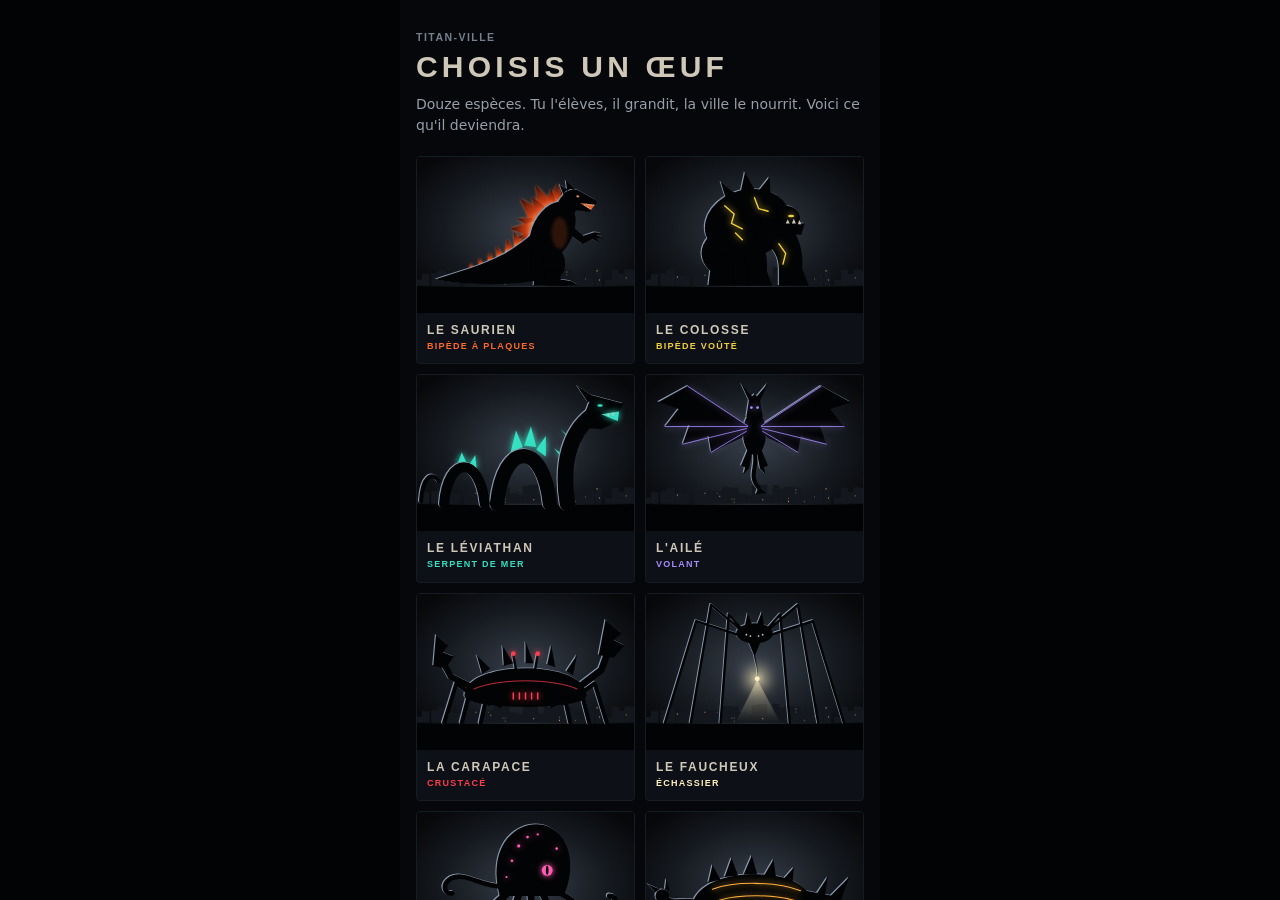
==== index.html @ 8b9e952f "Titan-Ville : première version jouable Tamagotchi sombre : douze espèces, cinq stades, une tanière e" ====
<!doctype html>
<html lang="fr">
<head>
<meta charset="utf-8">
<meta name="viewport" content="width=device-width,initial-scale=1,viewport-fit=cover,user-scalable=no">
<meta name="theme-color" content="#06070a">
<title>Titan-Ville</title>
<link rel="stylesheet" href="app.css">
</head>
<body>
<svg style="position:absolute;width:0;height:0" aria-hidden="true"><defs>
<filter id="b2" x="-50%" y="-50%" width="200%" height="200%"><feGaussianBlur stdDeviation="2"/></filter>
<filter id="b5" x="-80%" y="-80%" width="260%" height="260%"><feGaussianBlur stdDeviation="5"/></filter>
<filter id="b12" x="-100%" y="-100%" width="300%" height="300%"><feGaussianBlur stdDeviation="12"/></filter>
<linearGradient id="pl-braise" x1="0" y1="0" x2="0" y2="1"><stop offset="0" stop-color="#2a0c05"/><stop offset=".6" stop-color="#c93d14"/><stop offset="1" stop-color="#ffc98a"/></linearGradient>
<linearGradient id="beam" x1="0" y1="0" x2="1" y2="0"><stop offset="0" stop-color="#ffd08a" stop-opacity=".5"/><stop offset="1" stop-color="#ffd08a" stop-opacity="0"/></linearGradient>
<linearGradient id="beamv" x1="0" y1="0" x2="0" y2="1"><stop offset="0" stop-color="#dfe9f5" stop-opacity=".45"/><stop offset="1" stop-color="#dfe9f5" stop-opacity="0"/></linearGradient>
<linearGradient id="beamf" x1="0" y1="0" x2="0" y2="1"><stop offset="0" stop-color="#fff0c0" stop-opacity=".5"/><stop offset="1" stop-color="#fff0c0" stop-opacity="0"/></linearGradient>
<radialGradient id="fog"><stop offset="0" stop-color="#363e49"/><stop offset=".6" stop-color="#161a20"/><stop offset="1" stop-color="#07080a"/></radialGradient>
<linearGradient id="mist" x1="0" y1="0" x2="0" y2="1"><stop offset="0" stop-color="#14181e" stop-opacity="0"/><stop offset="1" stop-color="#14181e" stop-opacity=".95"/></linearGradient>
<linearGradient id="gnd" x1="0" y1="0" x2="1" y2="0"><stop offset="0" stop-color="#55616f" stop-opacity="0"/><stop offset=".5" stop-color="#55616f" stop-opacity=".8"/><stop offset="1" stop-color="#55616f" stop-opacity="0"/></linearGradient>
</defs></svg>

<div id="app">
  <section id="accueil" class="ecran">
    <div class="t sub">Titan-Ville</div>
    <h1 class="t">Choisis un œuf</h1>
    <p class="lead">Douze espèces. Tu l'élèves, il grandit, la ville le nourrit. Voici ce qu'il deviendra.</p>
    <div id="especes"></div>
  </section>

  <section id="fiche" class="ecran">
    <button class="lien t" data-a="retour">← Les douze espèces</button>
    <div id="fiche-dessin"></div>
    <h1 class="t" id="fiche-nom"></h1>
    <div class="t sub" id="fiche-type"></div>
    <p id="fiche-d"></p>
    <p id="fiche-s"></p>
    <label class="t" for="nom">Son nom</label>
    <input id="nom" maxlength="14" autocomplete="off" spellcheck="false">
    <button class="gros t" data-a="couver">Couver cet œuf</button>
  </section>

  <section id="jeu" class="ecran">
    <header>
      <div class="tete">
        <div><h1 class="t" id="nm"></h1><div class="t sub" id="sub"></div></div>
        <button class="rond" data-a="journal" aria-label="Journal"></button>
      </div>
      <div class="jauges" id="jauges"></div>
      <div class="dep" id="dep"></div>
    </header>
    <main>
      <svg id="scene" viewBox="0 0 300 420" preserveAspectRatio="xMidYMax slice"></svg>
      <div id="msg" class="t"></div>
    </main>
    <footer id="bar"></footer>
  </section>

  <div id="voile"><div id="panneau"></div></div>
</div>

<script src="js/art.js"></script>
<script src="js/core.js"></script>
<script src="js/jeu.js"></script>
</body>
</html>
---- app.css ----
:root{--fond:#06070a;--ardoise:#0d1016;--trait:#171c24;--bord:#323a45;--acier:#75808e;--os:#cfc8b8;--lune:#7f8fa3;--braise:#ff6a2a}
*{box-sizing:border-box;-webkit-tap-highlight-color:transparent}
html,body{margin:0;height:100%;background:#020304;color:var(--os);font-family:"Segoe UI",system-ui,sans-serif;font-size:15px;line-height:1.5;overscroll-behavior:none}
button,input{font:inherit;color:inherit}
.t{font-family:Bahnschrift,"DIN Condensed","Roboto Condensed","Arial Narrow",sans-serif;text-transform:uppercase;letter-spacing:.14em;font-weight:600}
#app{position:relative;height:100vh;height:100dvh;max-width:480px;margin:0 auto;background:var(--fond);overflow:hidden}
.ecran{display:none;height:100%}
h1{margin:0;line-height:1}
.sub{font-size:10.5px;color:var(--acier)}
.lm{opacity:var(--gl,1)}

/* ----- choix de l'œuf ----- */
#accueil.on,#fiche.on{display:block;overflow-y:auto;padding:30px 16px 40px}
#accueil h1{font-size:30px;margin-top:6px}
.lead{color:#979fa9;font-size:14px;margin:12px 0 20px}
#especes{display:grid;grid-template-columns:1fr 1fr;gap:10px}
.esp{background:var(--ardoise);border:1px solid var(--trait);border-radius:4px;padding:0;overflow:hidden;text-align:left;cursor:pointer;display:block}
.esp svg,#fiche-dessin svg{display:block;width:100%;height:auto;background:#07080a}
.esp b{display:block;padding:8px 10px 0;font-size:12px}
.esp i{display:block;padding:1px 10px 10px;font-size:9px;font-style:normal}
.lien{background:none;border:0;padding:6px 0;color:var(--acier);font-size:11px;cursor:pointer}
#fiche-dessin{margin:12px -16px 16px;border-block:1px solid var(--trait)}
#fiche h1{font-size:26px}
#fiche p{color:#a3abb5;font-size:14px;margin:10px 0 0}
#fiche label{display:block;margin-top:22px;font-size:10.5px;color:var(--acier)}
#nom{width:100%;margin-top:6px;padding:11px 12px;background:var(--ardoise);border:1px solid var(--bord);border-radius:4px;font-size:17px;letter-spacing:.08em;text-transform:uppercase}
#nom:focus{outline:none;border-color:var(--braise)}
.gros{width:100%;margin-top:14px;padding:14px;background:none;border:1px solid var(--braise);color:var(--braise);border-radius:4px;font-size:13px;cursor:pointer}
.gros:active{background:#ff6a2a22}

/* ----- le jeu ----- */
#jeu.on{display:flex;flex-direction:column}
header{padding:16px 20px 8px;flex:none}
.tete{display:flex;justify-content:space-between;align-items:flex-start}
#nm{font-size:22px}
#sub{margin-top:5px}
.rond{width:38px;height:38px;border-radius:50%;background:none;border:1px solid var(--bord);color:var(--os);display:grid;place-items:center;cursor:pointer;padding:0}
.jauges{display:grid;grid-template-columns:1fr 1fr;gap:9px 20px;margin-top:14px}
.jg{font-size:9px;color:var(--acier)}
.jg div{display:flex;justify-content:space-between}
.jg span{color:var(--os)}
.jg u{display:block;height:2px;background:#1f252d;margin-top:4px;position:relative}
.jg u:after{content:"";position:absolute;inset:0 auto 0 0;width:var(--v);background:var(--os);transition:width .4s}
.jg.hot span{color:var(--braise)}
.jg.hot u:after{background:var(--braise)}
.dep{margin-top:11px;min-height:17px;font-size:11.5px;color:#a3abb5;white-space:nowrap;overflow:hidden;text-overflow:ellipsis}
.dep:before{content:"";display:inline-block;width:5px;height:5px;border-radius:50%;background:var(--braise);margin-right:8px;vertical-align:1px}
.dep:empty:before{display:none}
main{flex:1;min-height:0;position:relative;border-block:1px solid var(--trait)}
#scene{position:absolute;inset:0;width:100%;height:100%;display:block;touch-action:none;user-select:none}
#msg{position:absolute;left:0;right:0;bottom:10px;text-align:center;font-size:10px;color:var(--acier);pointer-events:none;padding:0 12px;text-shadow:0 0 6px #000,0 0 6px #000}
#msg.hot{color:var(--braise)}
#bar{flex:none;display:flex;justify-content:space-around;align-items:flex-start;padding:12px 6px calc(12px + env(safe-area-inset-bottom))}
#bar button{background:none;border:0;padding:0;display:flex;flex-direction:column;align-items:center;gap:6px;color:var(--os);cursor:pointer;min-width:56px}
#bar button i{width:46px;height:46px;border-radius:50%;border:1px solid var(--bord);display:grid;place-items:center}
#bar button span{font-size:8.5px;color:var(--acier)}
#bar button.hot{color:var(--braise)}
#bar button.hot i{border-color:var(--braise)}
#bar button.hot span{color:var(--braise)}
#bar button.grand i{width:58px;height:58px}
#bar button:active i{background:#ffffff10}
#bar button[disabled]{opacity:.3}

/* ----- animations de scène ----- */
#mi.bite{animation:bite .3s}
#mi.hit{animation:hit .4s}
#mi.hop{animation:hop .5s}
#mi.roar{animation:roar .7s}
@keyframes bite{50%{transform:translate(10px,-6px)}}
@keyframes hit{35%{transform:translate(-8px,0)}60%{transform:translate(18px,2px)}}
@keyframes hop{40%{transform:translate(0,-14px)}}
@keyframes roar{20%,80%{transform:translate(3px,-4px)}40%,60%{transform:translate(5px,-6px)}}
#scene.shake{animation:shake .32s}
@keyframes shake{25%{transform:translate(-3px,2px)}50%{transform:translate(3px,-2px)}75%{transform:translate(-2px,1px)}}
.ring{fill:none;stroke:var(--os);stroke-width:1.5;opacity:0;animation:ring .9s ease-out}
@keyframes ring{0%{opacity:.7;r:6px}100%{opacity:0;r:150px}}
.rotor{animation:rotor .12s linear infinite alternate;transform-origin:0 0}
@keyframes rotor{to{transform:scaleX(.25)}}
.flamme{animation:flamme .5s ease-in-out infinite alternate;transform-box:fill-box;transform-origin:50% 100%}
@keyframes flamme{to{transform:scaleY(.7)}}
#pluie{opacity:0;transition:opacity .4s}
.wash #pluie{opacity:1}
.fade{animation:fade .35s forwards}
@keyframes fade{to{opacity:0}}

/* ----- panneaux ----- */
#voile{position:absolute;inset:0;background:#020304e6;display:none;overflow-y:auto;padding:28px 18px}
#voile.on{display:block}
#panneau h2{margin:0 0 4px;font-size:22px}
#panneau .ligne{display:flex;gap:14px;padding:9px 0;border-top:1px solid var(--trait);font-size:13.5px}
#panneau .ligne span{flex:0 0 96px;font-size:10px;color:var(--acier);padding-top:3px}
#panneau p{color:#a3abb5;font-size:14px}
#panneau .vide{color:var(--acier);font-size:13px;padding:14px 0}
#panneau .bilan{font-size:11px;color:var(--acier);margin:10px 0 16px}
.petit{background:none;border:0;color:var(--acier);font-size:10.5px;padding:14px 0;cursor:pointer;display:block}
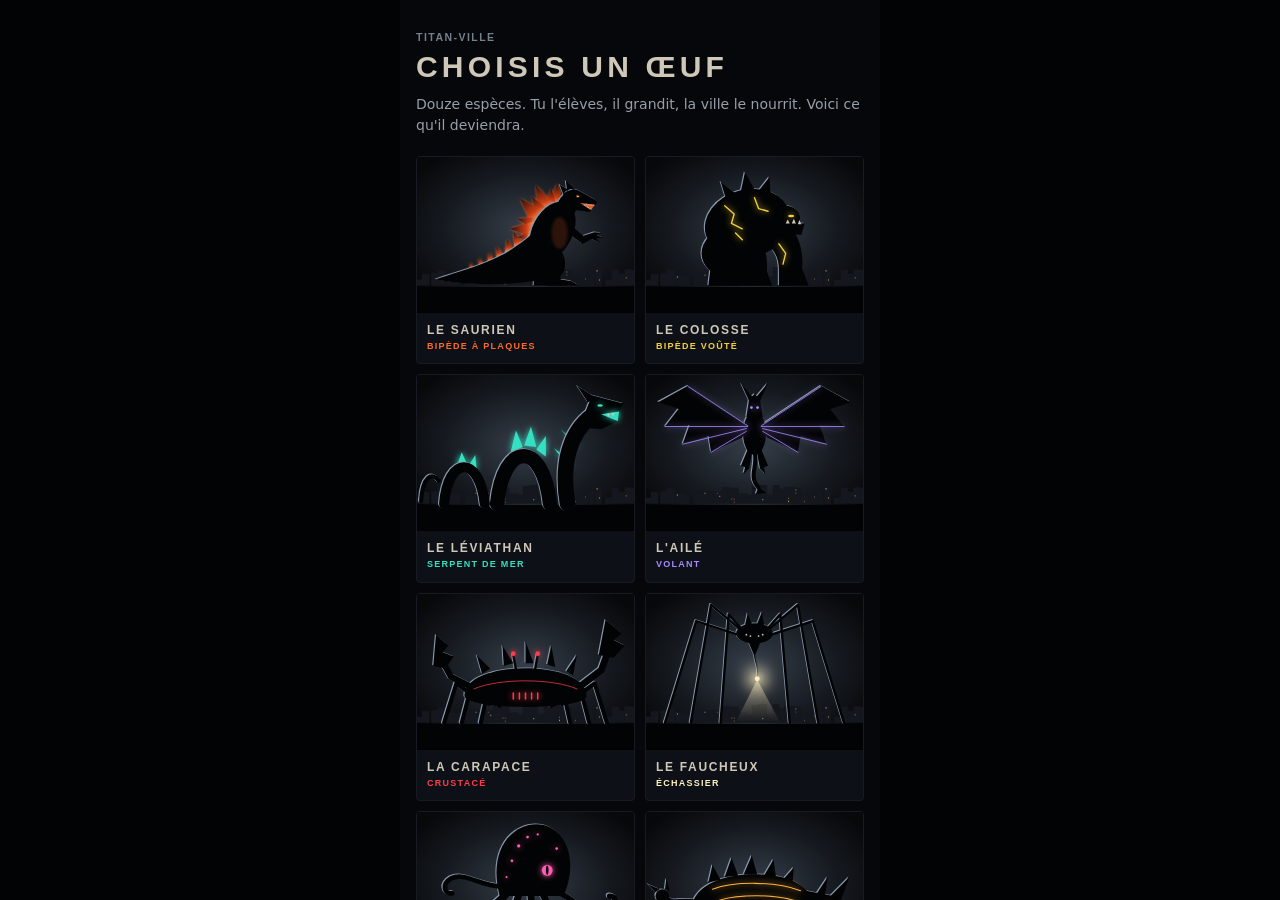
==== commit 2c9d15a3: "Un jeu plus beau : monstre animé, destructions, ville, lumière, météo - monstre vivant : marche, que" ====
--- a/index.html
+++ b/index.html
@@ -15,7 +15,10 @@
 <linearGradient id="pl-braise" x1="0" y1="0" x2="0" y2="1"><stop offset="0" stop-color="#2a0c05"/><stop offset=".6" stop-color="#c93d14"/><stop offset="1" stop-color="#ffc98a"/></linearGradient>
 <linearGradient id="beam" x1="0" y1="0" x2="1" y2="0"><stop offset="0" stop-color="#ffd08a" stop-opacity=".5"/><stop offset="1" stop-color="#ffd08a" stop-opacity="0"/></linearGradient>
 <linearGradient id="beamv" x1="0" y1="0" x2="0" y2="1"><stop offset="0" stop-color="#dfe9f5" stop-opacity=".45"/><stop offset="1" stop-color="#dfe9f5" stop-opacity="0"/></linearGradient>
+<linearGradient id="beamu" x1="0" y1="1" x2="0" y2="0"><stop offset="0" stop-color="#dfe9f5" stop-opacity=".2"/><stop offset="1" stop-color="#dfe9f5" stop-opacity="0"/></linearGradient>
 <linearGradient id="beamf" x1="0" y1="0" x2="0" y2="1"><stop offset="0" stop-color="#fff0c0" stop-opacity=".5"/><stop offset="1" stop-color="#fff0c0" stop-opacity="0"/></linearGradient>
+<linearGradient id="refl" x1="0" y1="0" x2="0" y2="1"><stop offset="0" stop-color="#ffc76b" stop-opacity=".3"/><stop offset="1" stop-color="#ffc76b" stop-opacity="0"/></linearGradient>
+<linearGradient id="cielv" x1="0" y1="0" x2="0" y2="1"><stop offset="0" stop-color="#020304"/><stop offset=".5" stop-color="#0a0e14"/><stop offset=".78" stop-color="#1c1416"/><stop offset=".86" stop-color="#3c1b13"/></linearGradient>
 <radialGradient id="fog"><stop offset="0" stop-color="#363e49"/><stop offset=".6" stop-color="#161a20"/><stop offset="1" stop-color="#07080a"/></radialGradient>
 <linearGradient id="mist" x1="0" y1="0" x2="0" y2="1"><stop offset="0" stop-color="#14181e" stop-opacity="0"/><stop offset="1" stop-color="#14181e" stop-opacity=".95"/></linearGradient>
 <linearGradient id="gnd" x1="0" y1="0" x2="1" y2="0"><stop offset="0" stop-color="#55616f" stop-opacity="0"/><stop offset=".5" stop-color="#55616f" stop-opacity=".8"/><stop offset="1" stop-color="#55616f" stop-opacity="0"/></linearGradient>
@@ -50,9 +53,12 @@
       <div class="jauges" id="jauges"></div>
       <div class="dep" id="dep"></div>
     </header>
-    <main>
+    <main id="main">
       <svg id="scene" viewBox="0 0 300 420" preserveAspectRatio="xMidYMax slice"></svg>
+      <div id="meteo" aria-hidden="true"><div id="brume"></div><div id="pluie2"></div><div id="eclair"></div></div>
+      <div id="titre" aria-live="polite"><small class="t"></small><b class="t"></b><i></i></div>
       <div id="msg" class="t"></div>
+      <div id="fondu" aria-hidden="true"></div>
     </main>
     <footer id="bar"></footer>
   </section>
--- a/app.css
+++ b/app.css
@@ -40,9 +40,18 @@
 .jg div{display:flex;justify-content:space-between}
 .jg span{color:var(--os)}
 .jg u{display:block;height:2px;background:#1f252d;margin-top:4px;position:relative}
-.jg u:after{content:"";position:absolute;inset:0 auto 0 0;width:var(--v);background:var(--os);transition:width .4s}
-.jg.hot span{color:var(--braise)}
-.jg.hot u:after{background:var(--braise)}
+.jg u:after{content:"";position:absolute;inset:0 auto 0 0;width:var(--v);background:var(--c,var(--os));transition:width .4s}
+.jg.ev{grid-column:1/-1}
+.jg.ev u{height:3px}
+.jg.ev u:after{background:var(--c)}
+.jg.ev.gain span{color:var(--c)}
+.jg.ev.gain u{box-shadow:0 0 9px var(--c)}
+/* chaque jauge a sa couleur ; en alerte, elle clignote et son chiffre prend la couleur */
+.jg.hot{animation:alerte .65s ease-in-out infinite alternate}
+.jg.hot div{color:var(--os)}
+.jg.hot span{color:var(--c,var(--braise))}
+.jg.hot u{box-shadow:0 0 7px var(--c,var(--braise))}
+@keyframes alerte{from{opacity:1}to{opacity:.45}}
 .dep{margin-top:11px;min-height:17px;font-size:11.5px;color:#a3abb5;white-space:nowrap;overflow:hidden;text-overflow:ellipsis}
 .dep:before{content:"";display:inline-block;width:5px;height:5px;border-radius:50%;background:var(--braise);margin-right:8px;vertical-align:1px}
 .dep:empty:before{display:none}
@@ -78,6 +87,31 @@
 @keyframes rotor{to{transform:scaleX(.25)}}
 .flamme{animation:flamme .5s ease-in-out infinite alternate;transform-box:fill-box;transform-origin:50% 100%}
 @keyframes flamme{to{transform:scaleY(.7)}}
+.pop{font-size:9.5px;text-anchor:middle;paint-order:stroke;stroke:#020304;stroke-width:2.5px;animation:pop 1.25s ease-out forwards}
+@keyframes pop{0%{opacity:0;transform:translateY(4px)}15%{opacity:1}70%{opacity:1}100%{opacity:0;transform:translateY(-30px)}}
+.vol0{animation:vol0 .8s ease-out forwards}.vol1{animation:vol1 .8s ease-out forwards}.vol2{animation:vol2 .8s ease-out forwards}
+@keyframes vol0{to{transform:translate(18px,0) rotate(50deg);opacity:.5}}
+@keyframes vol1{to{transform:translate(95px,-34px) rotate(240deg);opacity:0}}
+@keyframes vol2{to{transform:translate(190px,-80px) rotate(480deg);opacity:0}}
+#rouge{opacity:0;transition:opacity .3s}
+.frz #rouge{animation:rouge .7s ease-in-out infinite alternate}
+@keyframes rouge{from{opacity:.1}to{opacity:.26}}
+#bar button.bat i{animation:bat .6s ease-in-out infinite alternate}
+@keyframes bat{to{box-shadow:0 0 16px #ff6a2a99;background:#ff6a2a22}}
+/* sommeil : il respire, sa lueur bat lentement, la tanière s'assombrit, de la buée monte */
+#mi.dort{animation:dodo 4.2s ease-in-out infinite;transform-box:fill-box;transform-origin:50% 100%}
+@keyframes dodo{50%{transform:scale(.985,1.035)}}
+#mi.dort .lm{animation:lueur 4.2s ease-in-out infinite}
+@keyframes lueur{0%,100%{opacity:.08}50%{opacity:.36}}
+#nuit{opacity:0;transition:opacity 1.4s}
+.dort #nuit{opacity:.5}
+.souffle{fill:#8d9aaa;opacity:0;transform-box:fill-box;transform-origin:center;animation:souffle 3.6s ease-out forwards}
+@keyframes souffle{0%{opacity:0;transform:translate(0,0) scale(.4)}20%{opacity:.4}100%{opacity:0;transform:translate(12px,-36px) scale(2.4)}}
+/* lavage */
+.suie{fill:#6b7480;opacity:.6}
+.goutte{fill:#bfe6ff;animation:goutte .9s ease-in forwards}
+@keyframes goutte{0%{opacity:.9}100%{opacity:0;transform:translateY(26px)}}
+.wash #pluie{opacity:.55}
 #pluie{opacity:0;transition:opacity .4s}
 .wash #pluie{opacity:1}
 .fade{animation:fade .35s forwards}
@@ -92,4 +126,104 @@
 #panneau p{color:#a3abb5;font-size:14px}
 #panneau .vide{color:var(--acier);font-size:13px;padding:14px 0}
 #panneau .bilan{font-size:11px;color:var(--acier);margin:10px 0 16px}
-.petit{background:none;border:0;color:var(--acier);font-size:10.5px;padding:14px 0;cursor:pointer;display:block}
+.gros.sec{border-color:var(--bord);color:var(--os);margin:0 0 6px}
+#panneau h3{margin:22px 0 4px;font-size:11px;color:var(--acier)}
+
+/* ----- le monstre vivant : chaque partie mobile porte une classe posée par art.js ----- */
+#mi{transform-box:fill-box;transform-origin:50% 100%;animation:respire 3.8s ease-in-out infinite}
+@keyframes respire{50%{transform:scale(.994,1.012)}}
+#mi .qu{animation:queue 3.4s ease-in-out infinite alternate}
+@keyframes queue{from{transform:rotate(-2.2deg)}to{transform:rotate(2.6deg)}}
+#mi .co{animation:cou 4s ease-in-out infinite alternate}
+@keyframes cou{from{transform:rotate(-2deg)}to{transform:rotate(2.5deg)}}
+#mi .oa{animation:onde 2.6s ease-in-out infinite alternate}
+#mi .ob{animation:onde 2.6s ease-in-out infinite alternate-reverse}
+@keyframes onde{from{transform:translateY(0)}to{transform:translateY(-4px)}}
+#mi .ta{animation:tent 2.8s ease-in-out infinite alternate}
+#mi .tb{animation:tent 2.8s ease-in-out infinite alternate-reverse}
+@keyframes tent{from{transform:rotate(-3.5deg)}to{transform:rotate(3.5deg)}}
+#mi .fl{animation:flotte 3.2s ease-in-out infinite alternate}
+@keyframes flotte{from{transform:translateY(0)}to{transform:translateY(-5px)}}
+#mi .fa{animation:fanal 2.9s ease-in-out infinite alternate}
+@keyframes fanal{from{transform:rotate(-6deg)}to{transform:rotate(6deg)}}
+#mi .ai{animation:aile 1.5s ease-in-out infinite alternate}
+#mi .aj{animation:ailj 1.5s ease-in-out infinite alternate}
+@keyframes aile{from{transform:rotate(-6deg)}to{transform:rotate(7deg)}}
+@keyframes ailj{from{transform:rotate(6deg)}to{transform:rotate(-7deg)}}
+#mi .oe{animation:cligne 5.6s infinite}
+@keyframes cligne{0%,93%,100%{transform:scaleY(1)}96%{transform:scaleY(.08)}}
+#mi.marche .pa{animation:pas .5s ease-in-out infinite alternate}
+#mi.marche .pb{animation:pas .5s ease-in-out infinite alternate-reverse}
+@keyframes pas{from{transform:rotate(-10deg)}to{transform:rotate(10deg)}}
+#mi.marche .pc{animation:leve .36s ease-in-out infinite alternate}
+#mi.marche .pd{animation:leve .36s ease-in-out infinite alternate-reverse}
+@keyframes leve{from{transform:translateY(0)}to{transform:translateY(-6px)}}
+#mi.marche .qu{animation-duration:.5s}
+#mi.marche .ta,#mi.marche .tb{animation-duration:.6s}
+#mi.bite .te{animation:mord .32s}
+@keyframes mord{35%{transform:rotate(-16deg)}70%{transform:rotate(6deg)}}
+#mi.hit .te{animation:mord .42s}
+#mi.hit .br{animation:frappe .42s}
+#mi.hit .bs{animation:frappf .42s}
+@keyframes frappe{30%{transform:rotate(-38deg)}62%{transform:rotate(30deg)}}
+@keyframes frappf{30%{transform:rotate(38deg)}62%{transform:rotate(-30deg)}}
+#mi.roar .te{animation:hurle .7s}
+@keyframes hurle{15%,85%{transform:rotate(-18deg)}50%{transform:rotate(-22deg)}}
+#mi.nait{animation:nait .9s cubic-bezier(.2,1.4,.4,1)}
+@keyframes nait{from{transform:scale(.15);opacity:0}}
+.tape{transform-box:fill-box;transform-origin:50% 100%;animation:tape .28s}
+@keyframes tape{30%{transform:rotate(-7deg)}65%{transform:rotate(6deg)}}
+
+/* ----- proies ----- */
+.eb.trotte{animation:trotte .5s ease-in-out infinite alternate}
+.eb.court{animation:trotte .17s ease-in-out infinite alternate}
+@keyframes trotte{to{transform:translateY(-.9px)}}
+.eb.tangue{animation:tangue 3s ease-in-out infinite alternate}
+@keyframes tangue{from{transform:rotate(-1.5deg)}to{transform:rotate(1.5deg)}}
+.gyro{animation:gyro .5s steps(1) infinite}
+.gyro.g2{animation-delay:.25s}
+@keyframes gyro{50%{opacity:.15}}
+.feu-r{animation:feur 1.7s steps(1) infinite}
+@keyframes feur{60%{opacity:.15}}
+
+/* ----- destructions ----- */
+.eclat{transform-box:fill-box;transform-origin:center;animation:eclat .75s cubic-bezier(.2,.6,.4,1) forwards}
+@keyframes eclat{to{transform:translate(var(--dx),var(--dy)) rotate(var(--r));opacity:0}}
+.pous{opacity:0;transform-box:fill-box;transform-origin:center;animation:pous 1.35s ease-out forwards}
+@keyframes pous{0%{opacity:.75;transform:scale(.3)}100%{opacity:0;transform:scale(1.9) translateY(-8px)}}
+.tombe{animation:tombe 1.1s cubic-bezier(.5,0,.9,.6) forwards}
+@keyframes tombe{0%{transform:translate(0,0)}10%{transform:translate(-2px,2px)}20%{transform:translate(2px,6px)}100%{transform:translate(0,var(--h))}}
+.secoue{animation:secoue .3s}
+@keyframes secoue{25%{transform:translate(-2px,0)}50%{transform:translate(2.5px,0)}75%{transform:translate(-1.5px,0)}}
+
+/* ----- décor ----- */
+.phare{animation:phare 9s ease-in-out infinite alternate}
+.phare.p2{animation-duration:13s;animation-direction:alternate-reverse}
+@keyframes phare{from{transform:rotate(-20deg)}to{transform:rotate(16deg)}}
+.drip{fill:#8d9aaa;opacity:0;animation:drip 3.4s ease-in infinite}
+@keyframes drip{0%{opacity:0;transform:translateY(0)}8%{opacity:.8}70%{opacity:.8;transform:translateY(var(--d))}75%,100%{opacity:0;transform:translateY(var(--d))}}
+#aura{mix-blend-mode:screen}
+
+/* ----- météo et grands moments : des calques HTML au-dessus de la scène, animés par la carte graphique ----- */
+#meteo,#meteo>div,#fondu{position:absolute;inset:0;pointer-events:none}
+#meteo{overflow:hidden}
+#meteo>#pluie2{inset:-240px -80px 0 -80px;opacity:0;transition:opacity .6s;background-size:80px 240px;animation:pluie .55s linear infinite;will-change:transform}
+main.ville #meteo>#pluie2{opacity:.6}
+main.lave #meteo>#pluie2{opacity:1}
+@keyframes pluie{to{transform:translate(-80px,240px)}}
+#meteo>#brume{inset:0 -100% 0 0;opacity:.6;background:radial-gradient(ellipse 30% 20% at 22% 80%,#4a566555,transparent 70%),radial-gradient(ellipse 26% 16% at 62% 66%,#4a566533,transparent 70%),radial-gradient(ellipse 22% 14% at 88% 84%,#4a566544,transparent 70%);background-size:50% 100%;animation:brume 70s linear infinite;will-change:transform}
+@keyframes brume{to{transform:translateX(-50%)}}
+#eclair{opacity:0;background:#dfe9f5}
+#eclair.coup{animation:coup .45s ease-out}
+@keyframes coup{0%{opacity:.5}100%{opacity:0}}
+#eclair.orage{animation:orage 1s ease-out}
+@keyframes orage{0%{opacity:.55}12%{opacity:.05}22%{opacity:.4}100%{opacity:0}}
+#fondu{background:#020304;opacity:0;transition:opacity .34s}
+#fondu.on{opacity:1;transition:opacity .16s}
+#titre{position:absolute;left:0;right:0;top:14%;text-align:center;pointer-events:none;opacity:0}
+#titre.on{animation:titre 3.4s ease-out}
+@keyframes titre{0%{opacity:0;transform:scale(1.3)}9%{opacity:1;transform:scale(1)}82%{opacity:1}100%{opacity:0}}
+#titre small{display:block;font-size:11px;color:var(--braise);letter-spacing:.3em}
+#titre b{display:block;font-size:44px;line-height:1.05;margin-top:6px;text-shadow:0 0 22px #000,0 0 6px #000}
+#titre i{display:block;font-style:normal;font-size:13px;color:#c3ccd6;max-width:22em;margin:10px auto 0;padding:0 16px;text-shadow:0 0 8px #000,0 0 8px #000}
+@media (prefers-reduced-motion:reduce){#mi,#mi *{animation:none!important}#meteo>#pluie2,#meteo>#brume{animation:none}}
